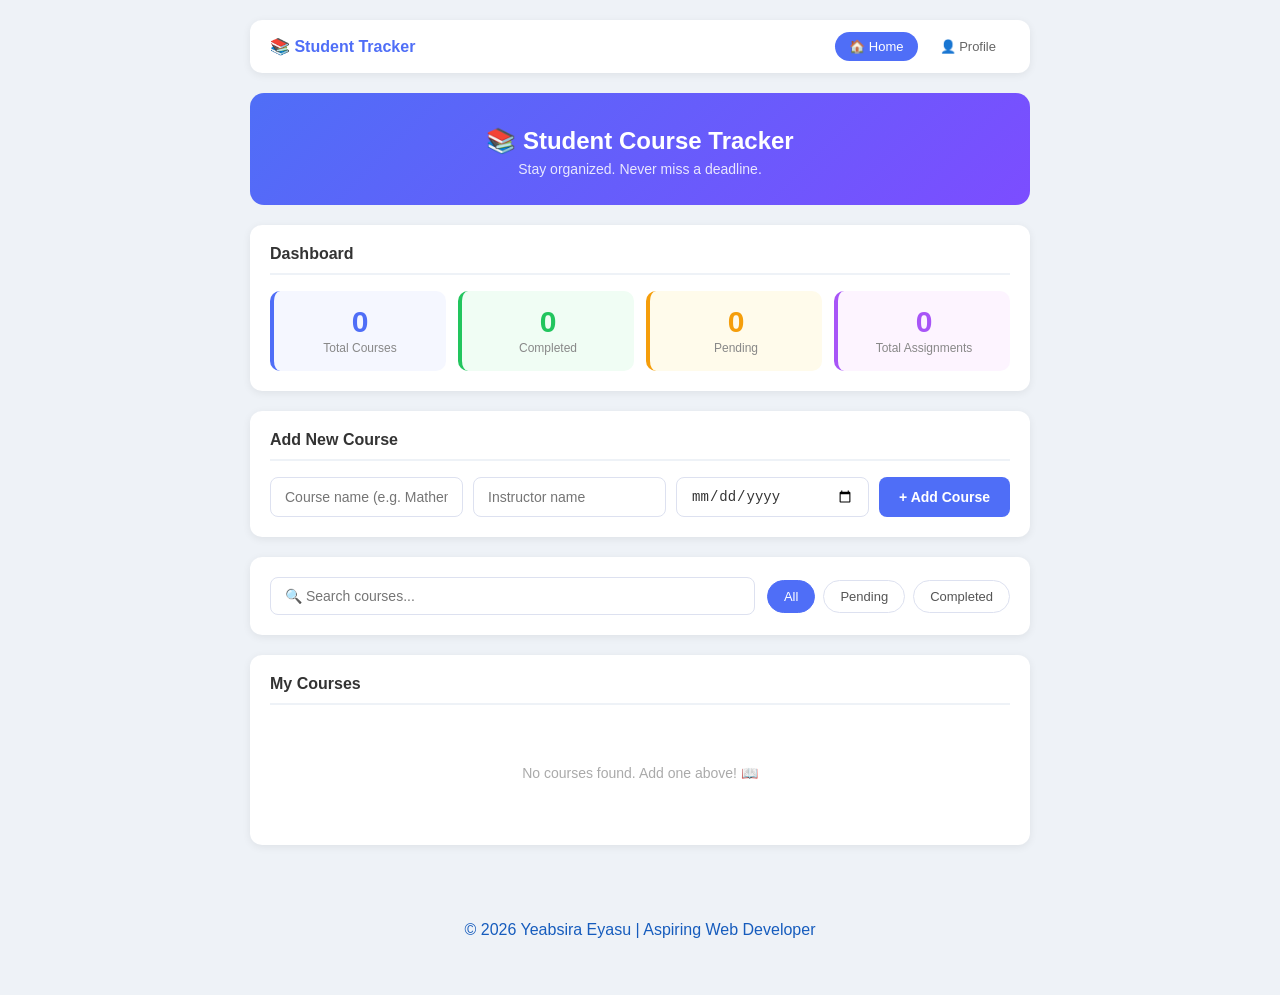
==== index.html @ f6a0015c "Add files via upload" ====
<!DOCTYPE html>
<html lang="en">
<head>
    <meta charset="UTF-8">
    <meta name="viewport" content="width=device-width, initial-scale=1.0">
    <title>Student Course Tracker</title>
    <link rel="stylesheet" href="style.css">
</head>
<body>

    <div class="container">

        <!-- ============================
             NAVIGATION BAR
             Links to all pages of the app
             ============================ -->
        <nav class="navbar">
            <span class="nav-brand">📚 Student Tracker</span>
            <!-- Brand name on the left -->

            <div class="nav-links">
                <!-- nav-links groups the page links on the right -->
                <a href="index.html" class="nav-link active">🏠 Home</a>
                <!-- class="active" highlights this link since we're on this page -->
                <a href="profile.html" class="nav-link">👤 Profile</a>
                <!-- Links to the profile/settings page -->
            </div>
        </nav>


        <!-- ============================
             HEADER
             ============================ -->
        <header class="header">
            <div id="welcomeMsg" class="header-welcome"></div>
            <!-- JavaScript will fill this with the student's name from profile -->

            <h1 class="header-title">📚 Student Course Tracker</h1>
            <p class="header-sub">Stay organized. Never miss a deadline.</p>
        </header>


        <!-- ============================
             DASHBOARD
             Shows summary numbers at a glance
             ============================ -->
        <section class="dashboard">
            <h2 class="section-title">Dashboard</h2>

            <div class="stats-grid">

                <div class="stat-card">
                    <span class="stat-number" id="totalCourses">0</span>
                    <span class="stat-label">Total Courses</span>
                </div>

                <div class="stat-card completed-card">
                    <span class="stat-number" id="completedCourses">0</span>
                    <span class="stat-label">Completed</span>
                </div>

                <div class="stat-card pending-card">
                    <span class="stat-number" id="pendingCourses">0</span>
                    <span class="stat-label">Pending</span>
                </div>

                <div class="stat-card assignment-card">
                    <span class="stat-number" id="totalAssignments">0</span>
                    <span class="stat-label">Total Assignments</span>
                </div>

            </div>
        </section>


        <!-- ============================
             ADD COURSE FORM
             ============================ -->
        <section class="form-section">
            <h2 class="section-title">Add New Course</h2>

            <div class="form">
                <input type="text" id="courseInput" placeholder="Course name (e.g. Mathematics)">
                <!-- User types the course name here -->

                <input type="text" id="instructorInput" placeholder="Instructor name">
                <!-- User types the teacher's name here -->

                <input type="date" id="deadlineInput">
                <!-- Date picker for course deadline -->

                <button id="addBtn">+ Add Course</button>
            </div>
        </section>


        <!-- ============================
             SEARCH + FILTER BAR
             ============================ -->
        <section class="controls">
            <input type="text" id="searchInput" placeholder="🔍 Search courses..." class="search-input">

            <div class="filters">
                <button class="filter-btn active" id="allBtn">All</button>
                <button class="filter-btn" id="pendingBtn">Pending</button>
                <button class="filter-btn" id="completedBtn">Completed</button>
            </div>
        </section>


        <!-- ============================
             COURSE LIST
             Cards are built by JavaScript
             ============================ -->
        <section>
            <h2 class="section-title">My Courses</h2>
            <ul id="courseList"></ul>
        </section>

    </div>

    <script src="script.js"></script>
    <!-- script.js must be at the bottom so all HTML above loads first -->
 <footer>

        <p>
            © 2026 Yeabsira Eyasu |
            Aspiring Web Developer
        </p>

    </footer>
</body>
</html>
---- style.css ----
/* ============================================================
   style.css — SHARED STYLES
   This file is used by ALL pages: index, detail, profile
   ============================================================ */

/* * = every element on the page */
* {
    box-sizing: border-box;
    /* Padding/border included in element width — prevents overflow */
}

/* ============================================================
   BODY & BASE
   ============================================================ */

body {
    font-family: 'Segoe UI', Arial, sans-serif;
    background-color: #eef2f7;
    margin: 0;
    padding: 20px;
    min-height: 100vh;
    transition: background 0.3s, color 0.3s;
    /* Smooth transition when dark mode is toggled */
}

/* DARK MODE — applied when JS adds class="dark" to <body> */
body.dark {
    background-color: #1a1a2e;
    /* Very dark navy background */
    color: #e0e0e0;
    /* Light grey text */
}

/* ============================================================
   CONTAINER
   ============================================================ */

.container {
    width: 90%;
    max-width: 780px;
    margin: 0 auto;
    display: flex;
    flex-direction: column;
    gap: 20px;
    /* Space between each section */
}

/* ============================================================
   NAVIGATION BAR
   ============================================================ */

.navbar {
    display: flex;
    justify-content: space-between;
    /* Brand on left, links on right */
    align-items: center;
    background: white;
    padding: 12px 20px;
    border-radius: 12px;
    box-shadow: 0 2px 8px rgba(0,0,0,0.07);
}

body.dark .navbar {
    background: #16213e;
    /* Dark card background */
}

.nav-brand {
    font-weight: 700;
    font-size: 16px;
    color: #4f6ef7;
}

.nav-links {
    display: flex;
    gap: 8px;
}

.nav-link {
    text-decoration: none;
    /* Removes the default underline from links */
    padding: 7px 14px;
    border-radius: 20px;
    /* Pill shape */
    font-size: 13px;
    color: #666;
    transition: all 0.2s;
}

.nav-link:hover {
    background: #eef2f7;
    color: #4f6ef7;
}

.nav-link.active {
    /* JS adds/removes this — or we hardcode it per page */
    background: #4f6ef7;
    color: white;
}

body.dark .nav-link { color: #aaa; }
body.dark .nav-link.active { background: #4f6ef7; color: white; }
body.dark .nav-link:hover { background: #0f3460; color: #7b9fff; }

/* ============================================================
   BACK BUTTON (detail page only)
   ============================================================ */

.back-bar {
    display: flex;
}

.back-btn {
    text-decoration: none;
    color: #4f6ef7;
    font-size: 14px;
    font-weight: 600;
    padding: 6px 0;
    transition: opacity 0.2s;
}

.back-btn:hover { opacity: 0.7; }

/* ============================================================
   HEADER
   ============================================================ */

.header {
    background: linear-gradient(135deg, #4f6ef7, #7c4dff);
    color: white;
    padding: 28px 24px;
    border-radius: 14px;
    text-align: center;
}

.header-welcome {
    font-size: 14px;
    opacity: 0.9;
    margin-bottom: 6px;
}

.header-title {
    margin: 0 0 6px 0;
    font-size: 24px;
}

.header-sub {
    margin: 4px 0 0;
    font-size: 14px;
    opacity: 0.85;
}

/* ============================================================
   SECTION CARDS
   White boxes wrapping each section
   ============================================================ */

.dashboard,
.form-section,
.controls,
section {
    background: white;
    border-radius: 12px;
    padding: 20px;
    box-shadow: 0 2px 8px rgba(0,0,0,0.07);
}

body.dark .dashboard,
body.dark .form-section,
body.dark .controls,
body.dark section {
    background: #16213e;
    box-shadow: 0 2px 8px rgba(0,0,0,0.3);
}

.section-title {
    margin: 0 0 16px 0;
    font-size: 16px;
    font-weight: 600;
    color: #333;
    border-bottom: 2px solid #eef2f7;
    padding-bottom: 10px;
}

body.dark .section-title {
    color: #e0e0e0;
    border-bottom-color: #0f3460;
}

/* ============================================================
   DASHBOARD STAT CARDS
   ============================================================ */

.stats-grid {
    display: flex;
    gap: 12px;
    flex-wrap: wrap;
    /* Wraps to next line on small screens */
}

.stat-card {
    flex: 1;
    min-width: 100px;
    /* Never gets narrower than 100px before wrapping */
    background: #f5f7ff;
    border-radius: 10px;
    padding: 16px 12px;
    text-align: center;
    border-left: 4px solid #4f6ef7;
}

.completed-card  { background: #f0fdf4; border-left-color: #22c55e; }
.pending-card    { background: #fffbeb; border-left-color: #f59e0b; }
.assignment-card { background: #fdf4ff; border-left-color: #a855f7; }

body.dark .stat-card        { background: #0f3460; }
body.dark .completed-card   { background: #052e16; }
body.dark .pending-card     { background: #2d1a00; }
body.dark .assignment-card  { background: #2d0a3e; }

.stat-number {
    display: block;
    font-size: 30px;
    font-weight: 700;
    color: #4f6ef7;
    line-height: 1;
}

.completed-card .stat-number  { color: #22c55e; }
.pending-card .stat-number    { color: #f59e0b; }
.assignment-card .stat-number { color: #a855f7; }

.stat-label {
    display: block;
    font-size: 12px;
    color: #888;
    margin-top: 4px;
}

/* ============================================================
   FORM
   ============================================================ */

.form {
    display: flex;
    flex-wrap: wrap;
    /* Wrap inputs to next line on small screens */
    gap: 10px;
}

.form input {
    flex: 1;
    min-width: 150px;
    padding: 10px 14px;
    border: 1.5px solid #dde1f0;
    border-radius: 8px;
    font-size: 14px;
    outline: none;
    transition: border-color 0.2s;
    background: white;
    color: #333;
}

.form input:focus { border-color: #4f6ef7; }

body.dark .form input {
    background: #0f3460;
    border-color: #1a4a8a;
    color: #e0e0e0;
}

/* ============================================================
   SEARCH + FILTER
   ============================================================ */

.controls {
    display: flex;
    flex-wrap: wrap;
    gap: 12px;
    align-items: center;
}

.search-input {
    flex: 1;
    min-width: 180px;
    padding: 10px 14px;
    border: 1.5px solid #dde1f0;
    border-radius: 8px;
    font-size: 14px;
    outline: none;
    background: white;
    color: #333;
    transition: border-color 0.2s;
}

.search-input:focus { border-color: #4f6ef7; }

body.dark .search-input {
    background: #0f3460;
    border-color: #1a4a8a;
    color: #e0e0e0;
}

.filters { display: flex; gap: 8px; }

.filter-btn {
    padding: 8px 16px;
    border: 1.5px solid #dde1f0;
    background: white;
    border-radius: 20px;
    font-size: 13px;
    cursor: pointer;
    transition: all 0.2s;
    color: #555;
}

.filter-btn:hover { border-color: #4f6ef7; color: #4f6ef7; }
.filter-btn.active { background: #4f6ef7; color: white; border-color: #4f6ef7; }

body.dark .filter-btn { background: #0f3460; border-color: #1a4a8a; color: #aaa; }
body.dark .filter-btn.active { background: #4f6ef7; color: white; }

/* ============================================================
   COURSE / ASSIGNMENT LIST
   ul = the list container, li = each card
   ============================================================ */

ul {
    list-style: none;
    /* No bullet points */
    padding: 0;
    margin: 0;
    display: flex;
    flex-direction: column;
    gap: 12px;
}

li {
    background: #fafafa;
    border: 1.5px solid #eee;
    border-radius: 10px;
    padding: 14px 16px;
    display: flex;
    justify-content: space-between;
    /* Info on left, buttons on right */
    align-items: flex-start;
    transition: box-shadow 0.2s;
}

li:hover { box-shadow: 0 4px 12px rgba(0,0,0,0.08); }

li.completed-item {
    background: #f0fdf4;
    border-color: #bbf7d0;
    opacity: 0.85;
}

body.dark li {
    background: #0f3460;
    border-color: #1a4a8a;
}

body.dark li.completed-item {
    background: #052e16;
    border-color: #166534;
}

/* ============================================================
   COURSE INFO (left side of each card)
   ============================================================ */

.course-info {
    display: flex;
    flex-direction: column;
    gap: 4px;
    flex: 1;
    /* Takes up remaining width */
}

.course-name {
    font-size: 15px;
    font-weight: 600;
    color: #222;
}

body.dark .course-name { color: #e0e0e0; }

.course-detail {
    font-size: 12px;
    color: #777;
}

body.dark .course-detail { color: #aaa; }

.status-badge {
    display: inline-block;
    padding: 3px 10px;
    border-radius: 12px;
    font-size: 11px;
    font-weight: 600;
    width: fit-content;
    /* Only as wide as its text */
}

.badge-pending   { background: #fffbeb; color: #d97706; }
.badge-completed { background: #f0fdf4; color: #16a34a; }

/* ============================================================
   PROGRESS BAR (on course cards — small version)
   ============================================================ */

.progress-bar-wrap {
    background: #e5e7eb;
    border-radius: 10px;
    height: 6px;
    width: 200px;
    max-width: 100%;
}

.progress-bar-fill {
    height: 100%;
    border-radius: 10px;
    background: #4f6ef7;
    transition: width 0.4s;
    /* Smooth animation when percentage changes */
}

.progress-label {
    font-size: 11px;
    color: #888;
    margin-top: 2px;
}

/* ============================================================
   PROGRESS BAR (on detail page — large version)
   ============================================================ */

.progress-big-wrap { padding: 8px 0; }

.progress-big-track {
    background: #e5e7eb;
    border-radius: 10px;
    height: 14px;
    /* Taller bar for the detail page */
    width: 100%;
}

.progress-big-fill {
    height: 100%;
    border-radius: 10px;
    background: linear-gradient(90deg, #4f6ef7, #7c4dff);
    /* Gradient fill — goes from blue to purple */
    transition: width 0.5s ease;
    /* Smooth animation */
}

.progress-big-label {
    margin-top: 8px;
    font-size: 13px;
    color: #666;
    text-align: center;
}

body.dark .progress-big-track { background: #0f3460; }
body.dark .progress-big-label { color: #aaa; }
body.dark .progress-bar-wrap  { background: #0f3460; }

/* ============================================================
   ACTION BUTTONS
   ============================================================ */

.course-actions {
    display: flex;
    gap: 6px;
    flex-shrink: 0;
    /* Prevents buttons from squishing */
    flex-wrap: wrap;
    justify-content: flex-end;
}

.btn {
    padding: 6px 12px;
    border: none;
    border-radius: 6px;
    font-size: 12px;
    font-weight: 600;
    cursor: pointer;
    transition: opacity 0.2s, transform 0.1s;
    text-decoration: none;
    /* For <a> tags styled as buttons */
    display: inline-block;
}

.btn:hover    { opacity: 0.85; }
.btn:active   { transform: scale(0.96); }
/* When clicked, button briefly shrinks — feels responsive */

.btn-view     { background: #e0e7ff; color: #4f6ef7; }
.btn-complete { background: #22c55e; color: white; }
.btn-edit     { background: #f59e0b; color: white; }
.btn-delete   { background: #ef4444; color: white; }

#addBtn {
    padding: 10px 20px;
    background: #4f6ef7;
    color: white;
    border: none;
    border-radius: 8px;
    font-size: 14px;
    font-weight: 600;
    cursor: pointer;
    transition: background 0.2s;
}

#addBtn:hover { background: #3a58e0; }

/* ============================================================
   EMPTY STATE
   ============================================================ */

.empty-state {
    text-align: center;
    color: #aaa;
    font-size: 14px;
    padding: 30px 0;
}

/* ============================================================
   PROFILE PAGE SPECIFIC STYLES
   ============================================================ */

/* Photo circle */
.photo-section {
    display: flex;
    align-items: center;
    gap: 20px;
    flex-wrap: wrap;
}

.avatar-circle {
    width: 90px;
    height: 90px;
    border-radius: 50%;
    /* Makes it a circle */
    background: #e0e7ff;
    display: flex;
    align-items: center;
    justify-content: center;
    overflow: hidden;
    /* Hides anything outside the circle */
    font-size: 28px;
    font-weight: 700;
    color: #4f6ef7;
    border: 3px solid #4f6ef7;
    flex-shrink: 0;
}

.avatar-circle img {
    width: 100%;
    height: 100%;
    object-fit: cover;
    /* Fills the circle without stretching the image */
}

.photo-controls {
    display: flex;
    flex-direction: column;
    gap: 8px;
}

/* Profile form — stacked vertically (not horizontal like course form) */
.profile-form {
    display: flex;
    flex-direction: column;
    gap: 14px;
}

.form-group {
    display: flex;
    flex-direction: column;
    gap: 6px;
}

.form-group label {
    font-size: 13px;
    font-weight: 600;
    color: #555;
}

body.dark .form-group label { color: #aaa; }

.form-group input {
    padding: 10px 14px;
    border: 1.5px solid #dde1f0;
    border-radius: 8px;
    font-size: 14px;
    outline: none;
    transition: border-color 0.2s;
    background: white;
    color: #333;
}

.form-group input:focus { border-color: #4f6ef7; }

body.dark .form-group input {
    background: #0f3460;
    border-color: #1a4a8a;
    color: #e0e0e0;
}

/* Dark mode toggle row */
.theme-row {
    display: flex;
    justify-content: space-between;
    align-items: center;
}

/* Toggle switch (checkbox styled as a sliding switch) */
.toggle-switch {
    position: relative;
    width: 50px;
    height: 26px;
    cursor: pointer;
}

.toggle-switch input {
    /* Hide the actual checkbox — we style the span instead */
    opacity: 0;
    width: 0;
    height: 0;
}

.toggle-slider {
    position: absolute;
    top: 0; left: 0; right: 0; bottom: 0;
    background: #ccc;
    border-radius: 26px;
    transition: background 0.3s;
}

/* The circular knob inside the toggle */
.toggle-slider::before {
    content: "";
    /* ::before creates a fake element — we use it as the knob */
    position: absolute;
    height: 20px;
    width: 20px;
    left: 3px;
    bottom: 3px;
    background: white;
    border-radius: 50%;
    transition: transform 0.3s;
    /* Smooth slide animation */
}

/* When toggle is ON (checked), slide the knob right */
.toggle-switch input:checked + .toggle-slider {
    background: #4f6ef7;
    /* Blue when on */
}

.toggle-switch input:checked + .toggle-slider::before {
    transform: translateX(24px);
    /* Move knob 24px to the right */
}

/* ============================================================
   RESPONSIVE DESIGN
   Applied only on screens smaller than 500px (phones)
   ============================================================ */

@media (max-width: 500px) {

    .stats-grid {
        flex-direction: column;
        /* Stack stat cards vertically on phone */
    }

    li {
        flex-direction: column;
        gap: 10px;
    }

    .course-actions {
        width: 100%;
        justify-content: flex-start;
    }

    .photo-section {
        flex-direction: column;
        align-items: flex-start;
    }
}
footer {

    text-align: center;

    padding: 20px;

    margin-top: 40px;

    color: #165cbd;
}
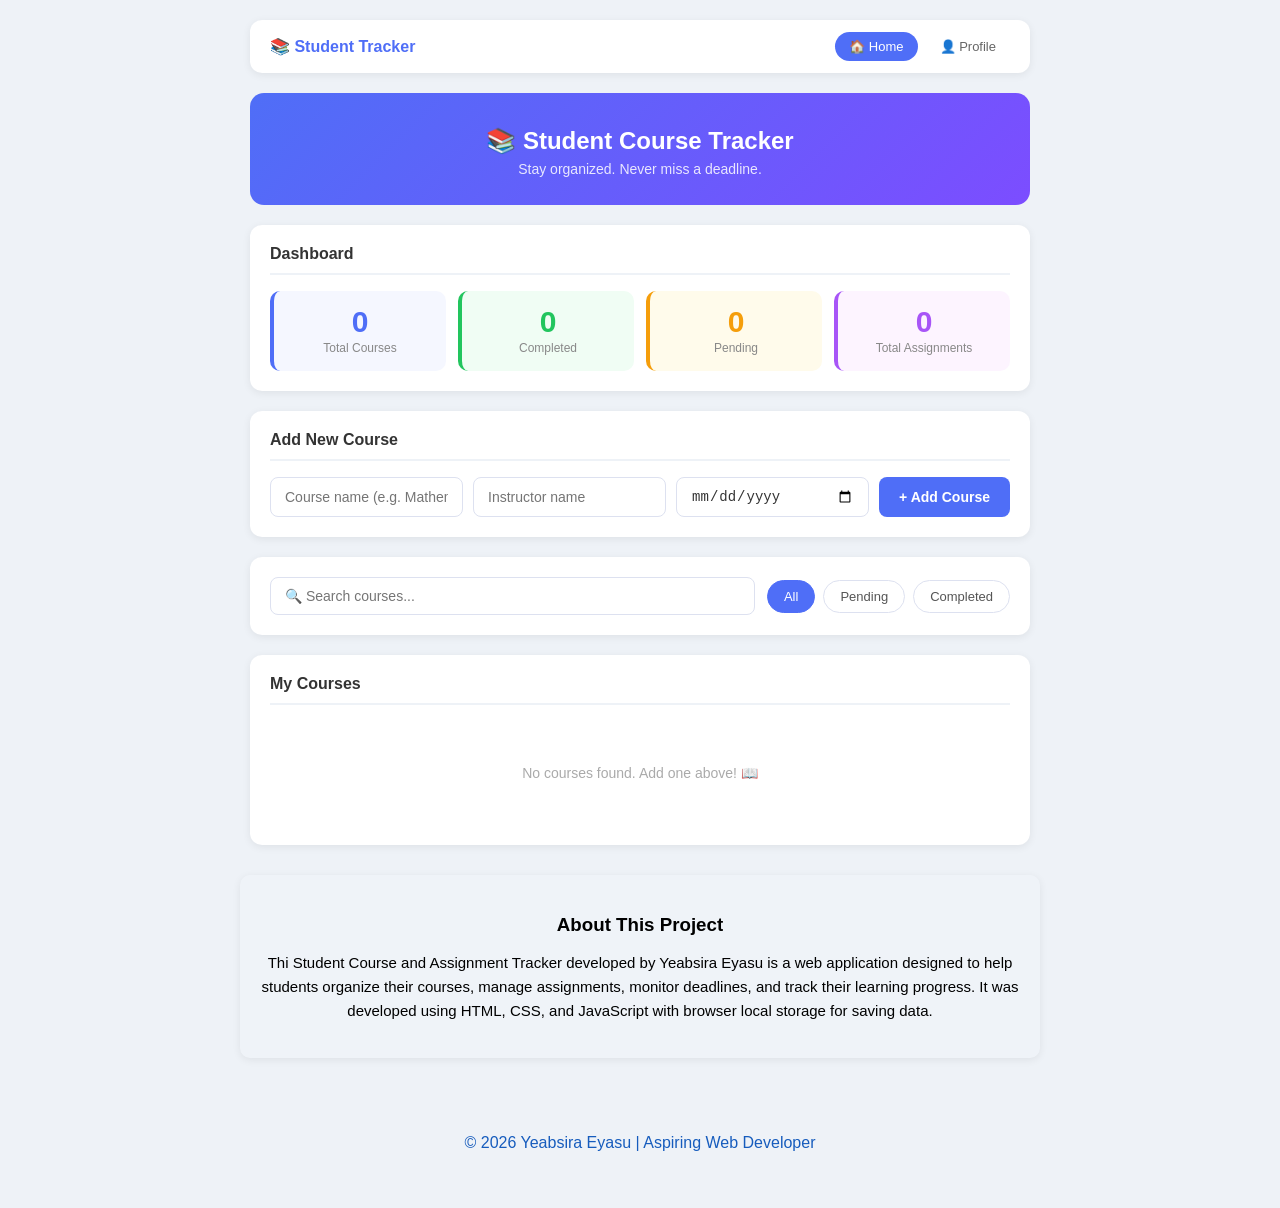
==== commit 46bd7831: "Add files via upload" ====
--- a/index.html
+++ b/index.html
@@ -121,7 +121,18 @@
 
     <script src="script.js"></script>
     <!-- script.js must be at the bottom so all HTML above loads first -->
- <footer>
+ <section class="about-project">
+    <h3>About This Project</h3>
+    <p>
+        Thi Student Course and Assignment Tracker developed by Yeabsira Eyasu is a web application
+        designed to help students organize their courses, manage assignments,
+        monitor deadlines, and track their learning progress. It was developed
+        using HTML, CSS, and JavaScript with browser local storage for saving
+        data.
+    </p>
+</section>
+
+    <footer>
 
         <p>
             © 2026 Yeabsira Eyasu |
--- a/style.css
+++ b/style.css
@@ -691,6 +691,23 @@
         align-items: flex-start;
     }
 }
+.about-project {
+    margin: 30px auto;
+    padding: 20px;
+    max-width: 800px;
+    background: rgba(255, 255, 255, 0.08);
+    border-radius: 10px;
+    text-align: center;
+}
+
+.about-project h3 {
+    margin-bottom: 10px;
+}
+
+.about-project p {
+    line-height: 1.6;
+    font-size: 15px;
+}
 footer {
 
     text-align: center;
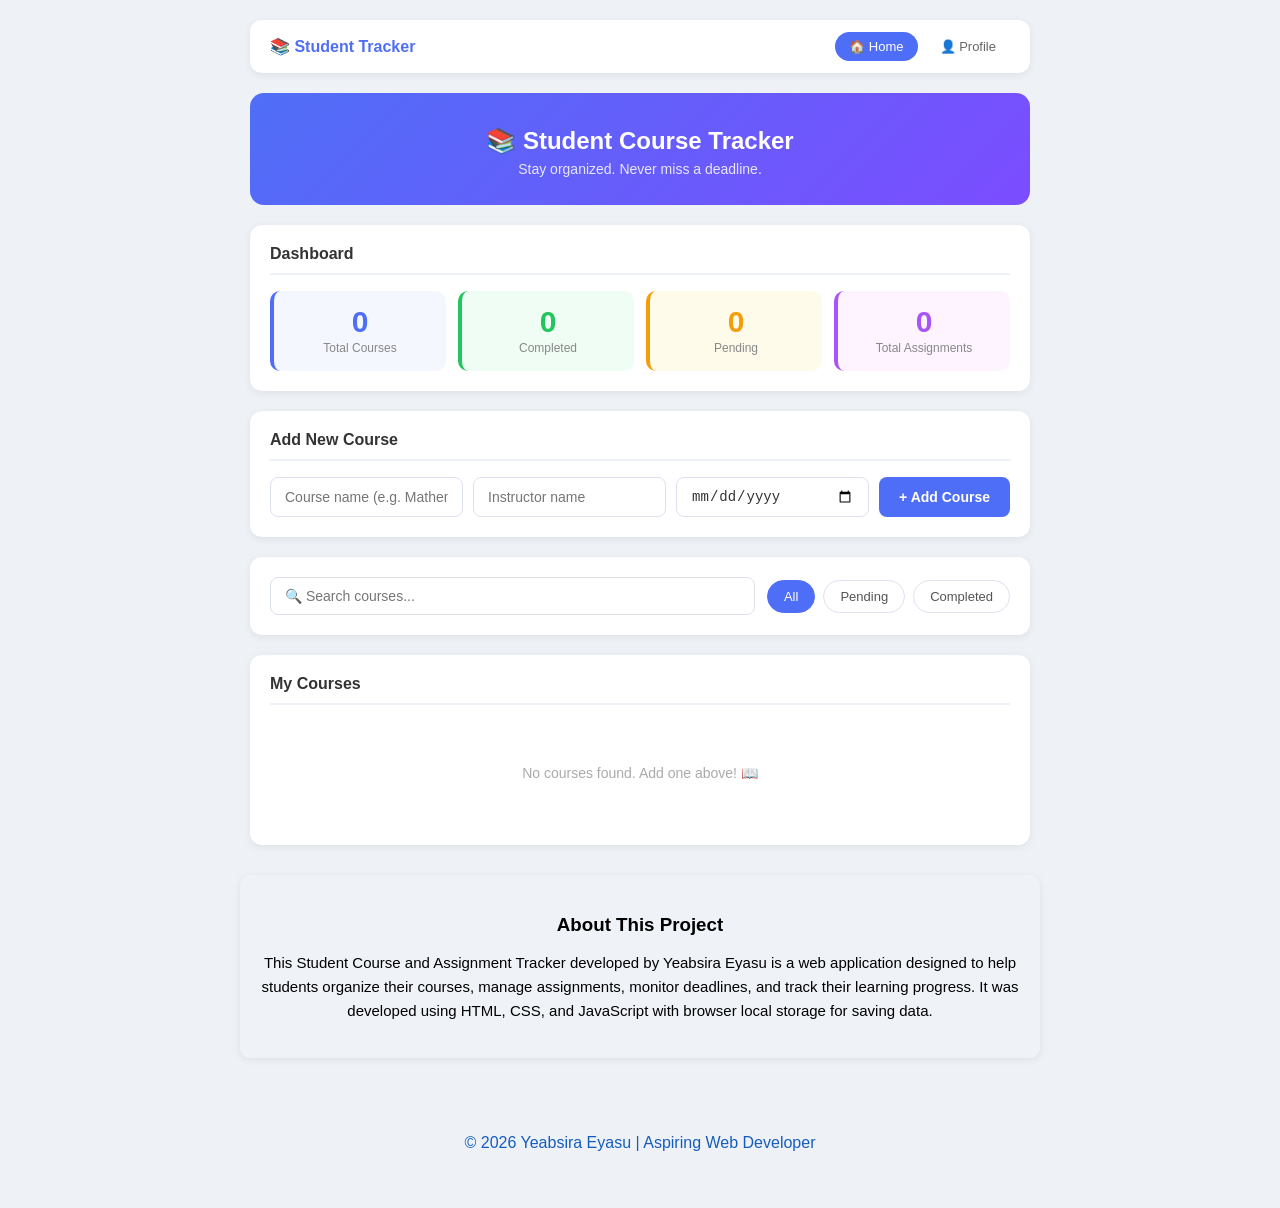
==== commit 1cbc1098: "Add files via upload" ====
--- a/index.html
+++ b/index.html
@@ -124,7 +124,7 @@
  <section class="about-project">
     <h3>About This Project</h3>
     <p>
-        Thi Student Course and Assignment Tracker developed by Yeabsira Eyasu is a web application
+        This Student Course and Assignment Tracker developed by Yeabsira Eyasu is a web application
         designed to help students organize their courses, manage assignments,
         monitor deadlines, and track their learning progress. It was developed
         using HTML, CSS, and JavaScript with browser local storage for saving
